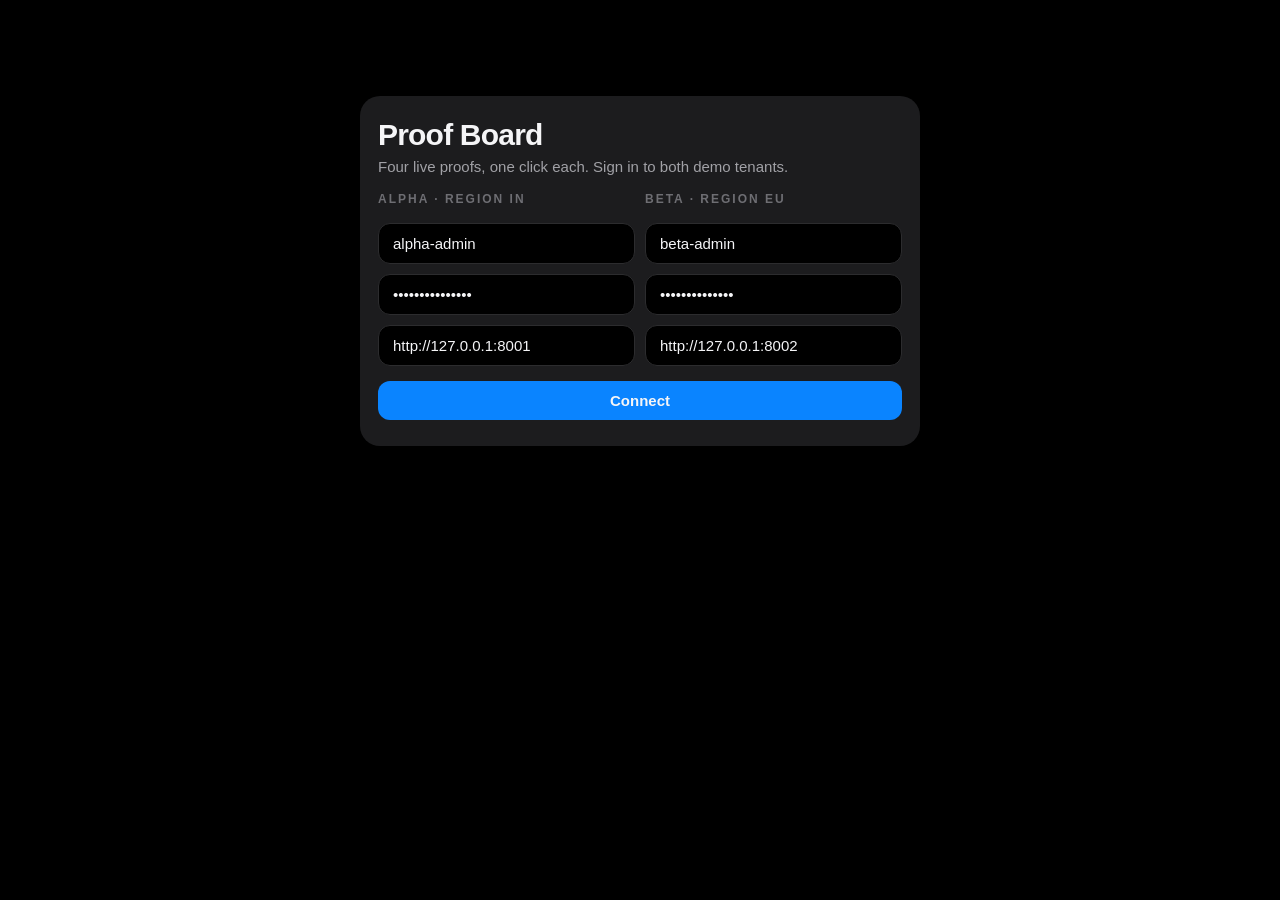
==== platform/saas/ui/demo.html @ 685e4c11 "feat(demo): Proof Board with four live proofs, calm feed, collector evidence, baseline rebuild - saa" ====
<!doctype html><html lang="en"><head><meta charset="utf-8"><meta name="viewport" content="width=device-width,initial-scale=1">
<title>Proof Board · CICADA</title>
<style>
:root{--bg:#000;--card:#1c1c1e;--line:#2c2c2e;--t:#f5f5f7;--g:#a1a1a6;--g2:#6e6e73;--blue:#0a84ff;--green:#30d158;--orange:#ff9f0a;--red:#ff453a;--teal:#64d2ff}
*{box-sizing:border-box}body{margin:0;background:var(--bg);color:var(--t);font:15px/1.4 -apple-system,BlinkMacSystemFont,"SF Pro Text","Segoe UI",Arial,sans-serif;padding:24px 32px 48px;max-width:1500px;margin:auto}
h1{font-size:30px;letter-spacing:-.8px;margin:0}h2{font-size:12px;letter-spacing:2px;color:var(--g2);margin:0 0 10px;font-weight:700}h3{margin:0;font-size:19px;letter-spacing:-.3px}
.sub{color:var(--g)}.small{color:var(--g);font-size:13px}.mono{font-family:ui-monospace,Menlo,Consolas,monospace}.card{background:var(--card);border-radius:20px;padding:18px;min-width:0}
.top{display:flex;align-items:center;gap:14px;margin-bottom:16px;flex-wrap:wrap}.sp{flex:1}.pill{display:inline-block;padding:3px 10px;border-radius:99px;font-size:12px;font-weight:700;color:#000;background:var(--g2)}
.pass{background:var(--green)}.fail{background:var(--red);color:#fff}.run{background:var(--orange)}.idle{background:var(--line);color:var(--g)}
button,input{font:inherit;border-radius:12px;border:1px solid var(--line);background:#000;color:var(--t);padding:9px 14px}button{background:var(--blue);border:0;cursor:pointer;font-weight:600}button:disabled{opacity:.4;cursor:default}button.sec{background:var(--line)}
#login{max-width:560px;margin:8vh auto}#login input{width:100%;margin:5px 0}.row2{display:grid;grid-template-columns:1fr 1fr;gap:10px}
#trust{display:grid;grid-template-columns:repeat(6,1fr);gap:10px;margin-bottom:14px}.tile{background:var(--card);border-radius:16px;padding:12px 14px}.tile b{display:block;font-size:24px;letter-spacing:-.8px}.tile span{font-size:11px;color:var(--g2);letter-spacing:1px;font-weight:700}
.grid{display:grid;grid-template-columns:1fr 1fr;gap:14px}.head{display:flex;gap:10px;align-items:center;margin-bottom:6px}.num{width:30px;height:30px;border-radius:50%;background:var(--blue);display:grid;place-items:center;font-weight:800;flex:none}
ol.steps{list-style:none;margin:10px 0;padding:0}ol.steps li{display:flex;gap:8px;padding:5px 0;border-top:1px solid var(--line);font-size:14px}.ic{width:18px;font-style:normal;font-weight:800;flex:none}li.ok .ic{color:var(--green)}li.bad .ic{color:var(--red)}li.run .ic{color:var(--orange)}li .dt{margin-left:auto;text-align:right;max-width:55%}
.ev{margin-top:8px}.cols{display:grid;grid-template-columns:1fr 1fr;gap:8px}.box{border-radius:12px;padding:9px 10px;font:11px/1.45 ui-monospace,Menlo,monospace;white-space:pre-wrap;word-break:break-all;max-height:230px;overflow:auto}
.rawb{background:#2a1218;border:1px solid var(--red)}.outb{background:#0e2418;border:1px solid var(--green)}.sec{background:var(--red);color:#fff;border-radius:3px;padding:0 2px;font-weight:800}
.tl{font:12px/1.6 ui-monospace,Menlo,monospace}.tl div{border-top:1px solid var(--line);padding:2px 0}.bar{height:7px;border-radius:4px;background:var(--line);overflow:hidden}.bar i{display:block;height:100%;background:var(--green)}
table{width:100%;border-collapse:collapse}td,th{padding:5px 6px;text-align:left;border-top:1px solid var(--line);font-size:12.5px}th{color:var(--g2);font-size:10.5px;letter-spacing:1px;border:0}
details{margin-top:8px;color:var(--g);font-size:13px}summary{cursor:pointer;color:var(--g2)}.ok{color:var(--green)}.bad{color:var(--red)}.warn{color:var(--orange)}
#sum{font-weight:800;font-size:15px}kbd{background:var(--line);border-radius:5px;padding:1px 6px;font-size:12px}
@media (max-width:1100px){.grid{grid-template-columns:1fr}#trust{grid-template-columns:repeat(3,1fr)}}
</style></head><body>

<div id="login" class="card"><h1>Proof Board</h1><div class="sub" style="margin-bottom:14px">Four live proofs, one click each. Sign in to both demo tenants.</div>
<div class="row2"><div><h2>ALPHA · REGION IN</h2><input id="au" value="alpha-admin"><input id="ap" type="password" value="alpha-demo-pass"><input id="ac" value="http://127.0.0.1:8001" title="alpha collector"></div>
<div><h2>BETA · REGION EU</h2><input id="bu" value="beta-admin"><input id="bp" type="password" value="beta-demo-pass"><input id="bc" value="http://127.0.0.1:8002" title="beta collector"></div></div>
<button id="go" style="width:100%;margin-top:10px">Connect</button><div id="err" class="bad small" style="margin-top:8px"></div></div>

<div id="board" hidden>
<div class="top"><h1>Proof Board</h1><span class="sub" id="who"></span><span class="sp"></span><span class="small mono" id="clock">0:00</span>
<span id="sum" class="mono">0/4</span><button id="all" title="R">Run all proofs <kbd>R</kbd></button><button id="rst" class="sec">Reset</button></div>
<div id="trust"></div>
<div class="grid" id="cards"></div>
<div class="small" style="margin-top:14px">Synthetic data: the healthy feed and every fault are generated locally and labelled as such. Remediation is a simulation; nothing real is touched. Keys <kbd>1</kbd>–<kbd>4</kbd> run a single proof.</div>
</div>

<script>
const $=id=>document.getElementById(id),esc=s=>String(s??"").replace(/[&<>"]/g,c=>({"&":"&amp;","<":"&lt;",">":"&gt;",'"':"&quot;"}[c])),sleep=ms=>new Promise(r=>setTimeout(r,ms));
const S={a:{},b:{}};let T0=null;
async function saas(s,path,method="GET",body){const r=await fetch(path,{method,headers:{"Content-Type":"application/json",Authorization:"Bearer "+s.tok},body:body===undefined?undefined:JSON.stringify(body)});let j=null;try{j=await r.json()}catch(e){}return{status:r.status,ok:r.ok,j}}
async function col(s,path,method="GET"){const r=await fetch(s.col+path,{method,headers:method==="GET"?{}:{"X-Chaos":"1"}});if(!r.ok)throw new Error("collector "+path.split("?")[0]+" returned "+r.status);return r.json()}
async function login(s,u,p){const r=await fetch("/api/login",{method:"POST",headers:{"Content-Type":"application/json"},body:JSON.stringify({username:u,password:p})});const j=await r.json();if(!r.ok)throw new Error(j.detail||"login failed");Object.assign(s,{tok:j.token,tenant:j.tenant_id,region:j.region,user:j.username,role:j.role})}

const DEFS=[
 {id:1,t:"A secret never leaves the customer network",say:"We inject a log line with three fake credentials. The raw line stays in the collector. What crosses the wire is a schema allow-list, and the SaaS holds exactly those bytes: same SHA-256.",fb:"If the SaaS step times out: open the collector panel (port 8001) and show raw next to outbound; the credentials only appear on the raw side."},
 {id:2,t:"A network cut loses nothing",say:"We cut the network for 40 seconds. The SaaS honestly marks the nodes stale, the collector keeps buffering to disk, and when the link returns every payload arrives once. The ledger is compared id by id and hash by hash.",fb:"Takes about 70 s. Talk through the timeline while it runs. If it fails, run python3 tools/verify_delivery.py for the same exact comparison."},
 {id:3,t:"AIOps names the root cause and proposes a safe fix",say:"A database CPU spike and application latency arrive together. The detector uses each node's own baseline (z-score), correlates alerts through the dependency map, ranks the root with explained weights, and proposes a fix the twin predicts will help. Approval is human; execution is simulated.",fb:"If no incident appears: press Prime baselines in the tile above, then run again. Remember the first proof run needs warm detectors."},
 {id:4,t:"Tenants and regions are isolated, and tampering is refused",say:"Beta (EU) is signed in next to alpha (IN). Beta asking for alpha's payload, node or incident gets the same answer as for something that does not exist. A payload claiming another tenant, or an edited copy of a delivered one, is rejected by the SaaS.",fb:"If a rejection step shows nothing sent yet, run proof 1 first so the collector has a delivered payload to copy."}
];
$("cards").innerHTML=DEFS.map(d=>`<div class="card" id="p${d.id}"><div class="head"><span class="num">${d.id}</span><h3>${d.t}</h3><span class="sp"></span><span class="pill idle v">READY</span><button class="b" data-n="${d.id}">Run</button></div>
<ol class="steps"></ol><div class="ev"></div><details><summary>Say this · if it fails</summary><p>${esc(d.say)}</p><p class="warn">${esc(d.fb)}</p></details></div>`).join("");

function C(n){const c=$("p"+n),st=c.querySelector(".steps"),ev=c.querySelector(".ev"),v=c.querySelector(".v");return{
 reset(){st.innerHTML="";ev.innerHTML="";v.className="pill idle v";v.textContent="READY"},
 running(){v.className="pill run v";v.textContent="RUNNING"},
 step(t){const li=document.createElement("li");li.className="run";li.innerHTML=`<i class="ic">…</i><span>${esc(t)}</span><span class="dt small"></span>`;st.appendChild(li);const set=(k,i,d)=>{li.className=k;li.querySelector(".ic").textContent=i;if(d!==undefined)li.querySelector(".dt").textContent=d};
  return{ok:d=>set("ok","✓",d),fail:d=>set("bad","✗",d),info:d=>{li.querySelector(".dt").textContent=d}}},
 ev(h){ev.innerHTML=h},evEl:ev,
 verdict(p,t){v.className="pill "+(p?"pass":"fail")+" v";v.textContent=p?"PROOF HOLDS":"FAILED";if(t)this.step(t).fail("")}}}

const bar=(v,c)=>`<div class="bar"><i style="width:${Math.round(Math.min(1,Math.max(0,v))*100)}%;background:${c||"var(--green)"}"></i></div>`;
const SECRETS=["Hunter2","ghp_FAKEFAKEFAKE1234","sk-proj-9988221100"],RAWLINE="deploy password=Hunter2 token=ghp_FAKEFAKEFAKE1234 api_key=sk-proj-9988221100";

async function p1(c){
 let s=c.step("Inject a log line with 3 fake credentials into the alpha collector");
 const r=await col(S.a,"/api/chaos/scenario/secret","POST");
 s.ok(`seen locally ${r.secrets_seen_locally} · payloads ${r.payloads_emitted}`);
 const e=(r.evidence||[]).find(x=>x.outbound);if(!e){c.verdict(false,"collector returned no outbound evidence");return false}
 s=c.step("Scan the exact outbound JSON for each credential");const txt=JSON.stringify(e.outbound),leaks=SECRETS.filter(x=>txt.includes(x));
 leaks.length?s.fail("LEAK: "+leaks.join(", ")):s.ok(`0 of 3 present in ${txt.length} bytes`);
 const raw=esc(RAWLINE).replace(/Hunter2|ghp_FAKEFAKEFAKE1234|sk-proj-9988221100/g,m=>`<span class="sec">${m}</span>`);
 c.ev(`<div class="cols"><div><div class="small bad">RAW · collector only</div><div class="box rawb">${raw}</div></div><div><div class="small ok">OUTBOUND · what crossed the wire</div><div class="box outb">${esc(JSON.stringify(e.outbound,null,1))}</div></div></div>`);
 s=c.step("Ask the SaaS for that payload and compare SHA-256");let l=null;
 for(let i=0;i<14&&!(l&&l.complete);i++){await sleep(1000);const q=await saas(S.a,"/api/tracker/payload/"+e.payload_id);l=q.ok?q.j:null}
 const same=!!l&&l.sha256===e.sha256;same?s.ok(`identical ${e.sha256.slice(0,16)}… · `+((l.hops||[]).map(h=>h.ms+"ms").join(" → "))):s.fail(l?"hash differs":"SaaS never received it");
 return !leaks.length&&same&&r.secrets_seen_locally>=1}

async function p2(c){
 let s=c.step("Cut the alpha collector's network for 40 s");const t0=Date.now();await col(S.a,"/api/chaos/scenario/outage?seconds=40","POST");s.ok("outage started");
 const tl=[];const log=(t,x)=>{tl.push(`<div>+${String(t).padStart(2," ")} s  ${esc(x)}</div>`);c.ev(`<div class="tl">${tl.join("")}</div>`)};
 let off=null,poor=null,back=null,peak=0;const live=c.step("Watching both sides every second");
 while(Date.now()-t0<115000){await sleep(1000);const t=Math.round((Date.now()-t0)/1000),cs=await col(S.a,"/api/chaos/status");peak=Math.max(peak,cs.queue_depth);
  if(!off&&cs.mode==="OFFLINE"){off=t;log(t,"collector OFFLINE · buffering to the local outbox")}
  const f=(await saas(S.a,"/api/fleet")).j,bad=f&&f.nodes.some(n=>n.stale||n.state==="POOR");
  if(!poor&&bad){poor=t;log(t,"SaaS marks the nodes stale / POOR (30 s silence rule)")}
  live.info(`queue ${cs.queue_depth} · ${cs.mode}`);
  if(off&&cs.mode==="ONLINE"&&cs.outage_remaining_s===0&&cs.queue_depth===0){back=t;log(t,`link back · outbox drained (peak ${peak} queued)`);break}}
 live.ok(back?`recovered at +${back} s`:"did not recover in time");if(!back)return false;
 let s2=c.step("Compare the collector's ledger with the SaaS store, id by id and hash by hash");
 await sleep(1500);const led=await col(S.a,"/api/chaos/ledger"),rec=(await saas(S.a,"/api/tracker/reconcile","POST",{sent:led})).j;
 rec&&rec.ok&&!rec.duplicate_claims?s2.ok(`${rec.claimed} delivered · missing ${rec.missing_count} · hash mismatch ${rec.hash_mismatch_count} · duplicates ${rec.duplicates_stored}`):s2.fail(JSON.stringify(rec).slice(0,90));
 log(back,`ledger reconciled: ${rec.claimed} sent, ${rec.missing_count} missing, ${rec.hash_mismatch_count} mismatched`);
 return !!poor&&peak>0&&!!rec&&rec.ok&&rec.missing_count===0&&rec.claimed>0}

let FIX=null;
async function warmCheck(){const f=(await saas(S.a,"/api/fleet")).j;if(!f||!f.nodes.length)return{n:0,warm:false};const b=(await saas(S.a,"/api/aiops/baselines/"+f.nodes[0].node)).j;return{n:b?b.cpu.n:0,warm:!!(b&&b.cpu.warm)}}
async function prime(){await col(S.a,"/api/chaos/scenario/prime?ticks=40","POST");await sleep(5000);await saas(S.a,"/api/aiops/baselines/rebuild","POST");for(let i=0;i<14;i++){await sleep(1000);if((await warmCheck()).warm)return true}return false}
async function p3(c){
 FIX=null;let s=c.step("Detectors need a warm baseline");let w=await warmCheck();
 if(!w.warm){s.info("priming with 40 calm samples…");if(!await prime()){s.fail("baselines not warm");return false}}s.ok("warm");
 s=c.step("Wait for a calm fleet (no open incident from earlier runs)");let calm=false;
 for(let i=0;i<45&&!calm;i++){const l=(await saas(S.a,"/api/incidents?limit=20")).j||[];calm=!l.some(x=>x.status==="open");if(!calm)await sleep(1000)}calm?s.ok("calm"):s.fail("an earlier incident is still open");
 const t0=Date.now()/1000;s=c.step("Inject a DB CPU spike with app-01 latency (6 ticks)");const r=await col(S.a,"/api/chaos/scenario/incident?ticks=6","POST");s.ok(`${r.payloads_emitted} payloads`);
 s=c.step("Wait for the incident and its root cause");let inc=null;
 for(let i=0;i<30&&!inc;i++){await sleep(1000);const l=(await saas(S.a,"/api/incidents?limit=10")).j||[];inc=l.find(x=>x.status==="open"&&x.root_label==="db-01"&&x.last_ts>=t0-60)||null}
 if(!inc){s.fail("no incident opened");return false}
 let d=(await saas(S.a,"/api/incidents/"+inc.id)).j;s.ok(`${d.ref}: ${d.root_label} · ${Math.round(d.confidence*100)}% · ${((Date.now()/1000)-t0).toFixed(1)} s`);
 s=c.step("Show the evidence: z-scores against each node's own baseline");const an=((await saas(S.a,"/api/aiops/anomalies?state=open&limit=30")).j||[]).filter(a=>a.detected_ts>=t0-60).sort((x,y)=>Math.abs(y.z)-Math.abs(x.z)).slice(0,6);
 an.length?s.ok(`${an.length} anomalies · max |z| ${Math.abs(an[0].z).toFixed(1)}`):s.fail("none");
 s=c.step("Wait for a drafted fix and its digital-twin prediction");let rem=null;
 for(let i=0;i<16&&!rem;i++){d=(await saas(S.a,"/api/incidents/"+inc.id)).j;rem=(d.remediations||[]).find(x=>x.status==="pending_approval"&&x.reversible)||null;if(!rem)await sleep(1000)}
 const rec=(d.recommendations||[])[0];rem?s.ok(`${rem.action||"fix"} · ${rem.risk||""} risk`):s.fail("none drafted (policy cooldown after a recent approval?)");
 const f=(d.explanation.factors||[]).map(x=>`<tr><td>${esc(x.name)}</td><td style="width:40%">${bar(x.value)}</td><td class="mono">${x.contribution.toFixed(2)}</td><td class="small">${esc(x.note)}</td></tr>`).join("");
 const chain=(d.explanation.chain||[]).map(x=>`<b>${esc(x.label)}</b>${x.role==="root"?' <span class="pill fail">ROOT</span>':""}`).join(' &nbsp;←&nbsp; ');
 c.ev(`<div class="small">${esc(d.summary)}</div><div style="margin:6px 0">${chain}</div><table><tr><th>FACTOR</th><th></th><th>PTS</th><th></th></tr>${f}</table>
  <table style="margin-top:6px"><tr><th>NODE</th><th>METRIC</th><th>VALUE</th><th>BASELINE</th><th>z</th></tr>${an.map(a=>`<tr><td>${esc(a.label)}</td><td>${esc(a.metric_label||a.metric)}</td><td class="mono">${a.value}</td><td class="mono">${(+a.mean).toFixed(1)} ± ${(+a.sigma).toFixed(1)}</td><td class="mono bad">${(+a.z).toFixed(1)}</td></tr>`).join("")}</table>
  <div style="margin-top:8px">${rec?`<b>${esc(rec.title)}</b> <span class="small">risk ${esc(rec.risk)} · confidence ${Math.round(rec.confidence*100)}% · twin predicts <b class="ok">${esc(rec.predicted&&rec.predicted.state||"")}</b> (an estimate)</span>`:""}</div>
  <div style="margin-top:8px"><button id="fxa" ${rem?"":"disabled"}>Approve (simulated)</button> <button id="fxr" class="sec" disabled>Roll back</button> <span id="fxs" class="small"></span></div>`);
 FIX=rem;$("fxa").onclick=async()=>{const q=await saas(S.a,`/api/remediation/${rem.id}/approve`,"POST",{});$("fxs").textContent=q.ok?`${q.j.status} — SIMULATION, nothing real was touched`:"refused: "+(q.j&&q.j.detail);$("fxr").disabled=!q.ok;$("fxa").disabled=true};
 $("fxr").onclick=async()=>{const q=await saas(S.a,`/api/remediation/${rem.id}/rollback`,"POST",{});$("fxs").textContent=q.ok?q.j.status:"refused: "+(q.j&&q.j.detail);$("fxr").disabled=true};
 return d.root_label==="db-01"&&(d.explanation.factors||[]).length>0&&an.some(a=>Math.abs(a.z)>=3)&&!!rec}

async function p4(c){
 let s=c.step("Both tenants sign in; each sees only its own nodes");const [fa,fb]=await Promise.all([saas(S.a,"/api/fleet"),saas(S.b,"/api/fleet")]);
 const na=new Set(fa.j.nodes.map(n=>n.node)),nb=new Set(fb.j.nodes.map(n=>n.node)),shared=[...na].filter(x=>nb.has(x));
 !shared.length&&na.size&&nb.size?s.ok(`alpha ${na.size} nodes (${S.a.region.toUpperCase()}) · beta ${nb.size} nodes (${S.b.region.toUpperCase()}) · shared 0`):s.fail("overlap or empty");
 s=c.step("Beta asks for alpha's payload, node history and incident");const rp=(await saas(S.a,"/api/tracker/recent?limit=1")).j[0],ri=((await saas(S.a,"/api/incidents?limit=1")).j||[])[0],ghost=await saas(S.b,"/api/tracker/payload/00000000-0000-4000-8000-000000000000");
 const q=[await saas(S.b,"/api/tracker/payload/"+rp.payload_id),await saas(S.b,"/api/nodes/"+[...na][0]+"/history")];if(ri)q.push(await saas(S.b,"/api/incidents/"+ri.id));
 const none=x=>x.status===404||(x.ok&&Array.isArray(x.j)&&!x.j.length),alike=q.every(none)&&ghost.status===404;
 const lab=x=>x.status===404?"404":(none(x)?"0 rows":"LEAK "+x.status);
 alike?s.ok(`${q.map(lab).join(" · ")} · payloads answer 404, as for one that never existed`):s.fail(q.map(lab).join(" · "));
 const rj=x=>((x.saas_response||{}).rejected||[])[0],refuse=async(label,kind,why)=>{const st=c.step(label),x=await col(S.a,"/api/chaos/scenario/corrupt?kind="+kind,"POST"),r=rj(x),ok=!!r&&r.reason.startsWith(why);ok?st.ok("refused · "+r.reason.slice(0,60)):st.fail(JSON.stringify(x).slice(0,80));return ok};
 const ra=await refuse("Alpha sends a payload that claims another tenant","tenant","tenant_mismatch"),rb=await refuse("Alpha sends an edited copy of a delivered payload","tamper","payload_id_conflict"),rc=await refuse("Alpha adds a field outside the allow-list","extra","schema");
 c.ev(`<table><tr><th></th><th>TENANT</th><th>REGION</th><th>STORE</th></tr><tr><td>alpha</td><td class="mono">${esc(S.a.tenant)}</td><td>${S.a.region.toUpperCase()}</td><td class="mono">saas_${S.a.region}.db</td></tr><tr><td>beta</td><td class="mono">${esc(S.b.tenant)}</td><td>${S.b.region.toUpperCase()}</td><td class="mono">saas_${S.b.region}.db</td></tr></table>`);
 return !shared.length&&alike&&ra&&rb&&rc}

const PROOF={1:p1,2:p2,3:p3,4:p4},BUSY={},RESULT={};
async function run(n){if(BUSY[n])return RESULT[n];BUSY[n]=true;if(!T0)T0=Date.now();const c=C(n),btn=document.querySelector(`#p${n} .b`);c.reset();c.running();btn.disabled=true;
 try{RESULT[n]=!!await PROOF[n](c)}catch(e){RESULT[n]=false;c.step("Error").fail(e.message)}
 const v=$("p"+n).querySelector(".v");v.className="pill "+(RESULT[n]?"pass":"fail")+" v";v.textContent=RESULT[n]?"PROOF HOLDS":"FAILED";btn.disabled=false;BUSY[n]=false;sum();return RESULT[n]}
function sum(){const k=Object.values(RESULT).filter(Boolean).length;$("sum").textContent=k+"/4";$("sum").className="mono "+(k===4?"ok":"")}
async function all(){$("all").disabled=true;for(const n of [1,3,4,2])await run(n);$("all").disabled=false}
document.querySelectorAll(".b").forEach(b=>b.onclick=()=>run(+b.dataset.n));$("all").onclick=all;
$("rst").onclick=()=>{T0=null;for(const n of [1,2,3,4]){C(n).reset();delete RESULT[n]}sum()};
document.addEventListener("keydown",e=>{if(e.target.tagName==="INPUT"||e.metaKey||e.ctrlKey)return;if("1234".includes(e.key)&&e.key)run(+e.key);if(e.key==="r"||e.key==="R")all()});

let lastAudit=0,aud=null;
async function trust(){try{const [t,f,al,sm]=await Promise.all([saas(S.a,"/api/tracker?window_s=600"),saas(S.a,"/api/fleet"),saas(S.a,"/api/alerts/summary"),saas(S.a,"/api/aiops/summary")]);
 if(Date.now()-lastAudit>8000){lastAudit=Date.now();aud=(await saas(S.a,"/api/audit/verify")).j}const w=await warmCheck(),tk=t.j,fl=f.j,fu=tk.funnel,p95=tk.target.measured_p95_s;
 const tile=(k,v,sub,cls)=>`<div class="tile"><span>${k}</span><b class="${cls||""}">${v}</b><div class="small">${sub}</div></div>`;
 $("trust").innerHTML=tile("EVENT → DASHBOARD p95",p95==null?"–":p95+" s",`target ${tk.target.p95_s} s · measured over ${tk.hops.event_to_published.n}`,tk.target.met?"ok":"bad")
  +tile("DELIVERED",fu.published,`received ${fu.received} · stored ${fu.stored} · stuck ${tk.stuck}`,tk.stuck?"warn":"ok")
  +tile("AUDIT CHAIN",aud&&aud.ok?"verified":"BROKEN",aud?`${aud.rows} entries, hash-chained`:"…",aud&&aud.ok?"ok":"bad")
  +tile("FLEET",fl.overall,`collector ${fl.collector?(fl.collector.offline?"OFFLINE":"online · silent "+fl.collector.silent_s+" s"):"–"}`,fl.overall==="EXCELLENT"||fl.overall==="GOOD"?"ok":"warn")
  +tile("ALERT NOISE",al.j.noise_reduction_pct==null?"–":Math.round(al.j.noise_reduction_pct)+"%",`${al.j.alerts_shown} shown · ${al.j.folded_repeats} folded`)
  +tile("DETECTORS",w.warm?"warm":"cold",`${w.n}/30 samples · <a href="#" id="pr" style="color:var(--blue)">prime</a>`,w.warm?"ok":"warn");
 const pr=$("pr");if(pr)pr.onclick=async e=>{e.preventDefault();pr.textContent="priming…";await prime()}}catch(e){}}
setInterval(()=>{if(T0){const s=Math.floor((Date.now()-T0)/1000);$("clock").textContent=Math.floor(s/60)+":"+String(s%60).padStart(2,"0")}},500);

$("go").onclick=async()=>{$("err").textContent="";try{S.a.col=$("ac").value.replace(/\/$/,"");S.b.col=$("bc").value.replace(/\/$/,"");
 await login(S.a,$("au").value,$("ap").value);await login(S.b,$("bu").value,$("bp").value);
 if(S.a.role!=="admin"||S.b.role!=="admin")throw new Error("both logins must be admins");
 $("login").hidden=true;$("board").hidden=false;$("who").textContent=`alpha ${S.a.region.toUpperCase()} · beta ${S.b.region.toUpperCase()}`;trust();setInterval(trust,2500)}catch(e){$("err").textContent=e.message}};
</script></body></html>
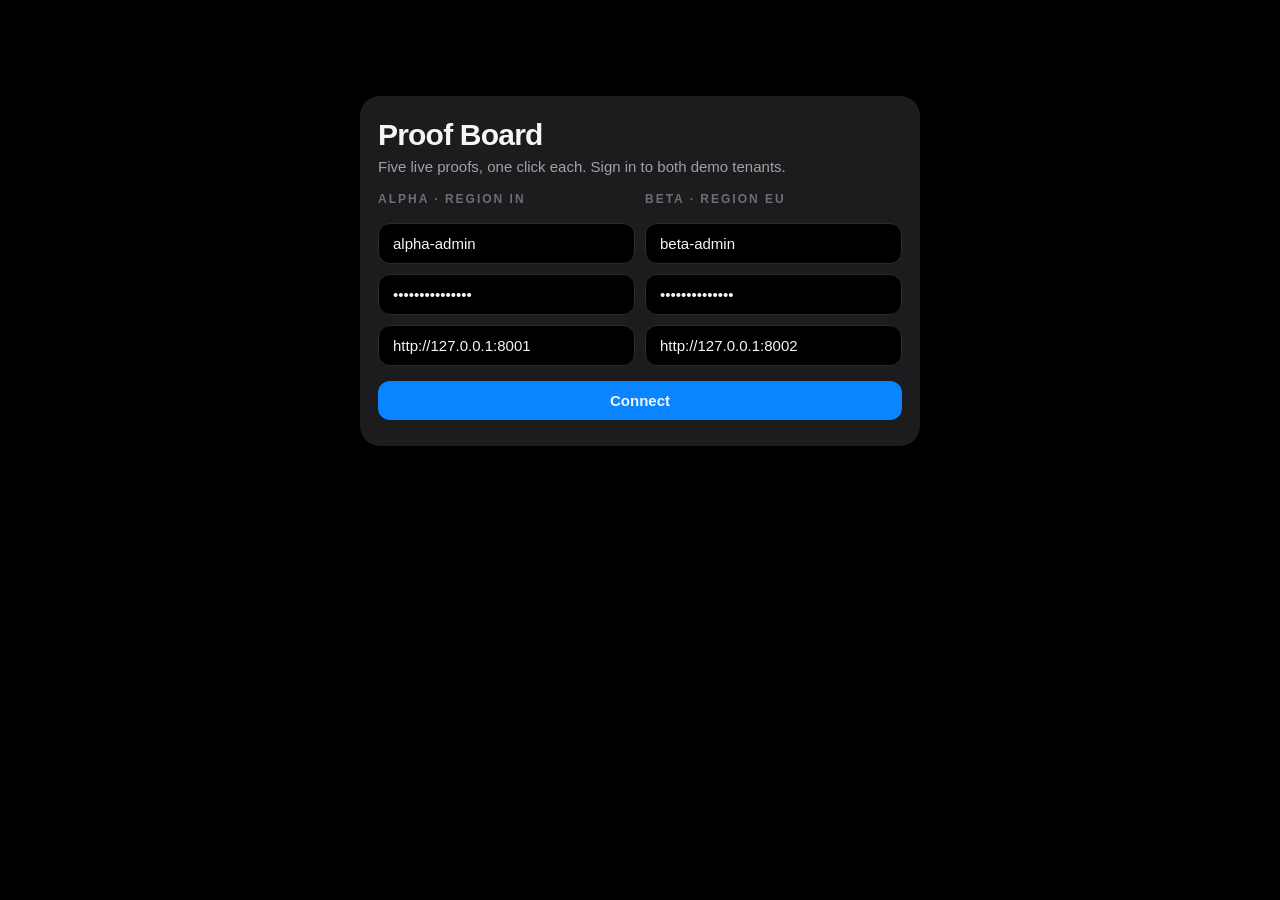
==== commit 3db16cd4: "feat(demo): proof 5, dependencies learned from telemetry New cascade scenario (net-01, then db-01 +5" ====
--- a/platform/saas/ui/demo.html
+++ b/platform/saas/ui/demo.html
@@ -21,17 +21,17 @@
 @media (max-width:1100px){.grid{grid-template-columns:1fr}#trust{grid-template-columns:repeat(3,1fr)}}
 </style></head><body>
 
-<div id="login" class="card"><h1>Proof Board</h1><div class="sub" style="margin-bottom:14px">Four live proofs, one click each. Sign in to both demo tenants.</div>
+<div id="login" class="card"><h1>Proof Board</h1><div class="sub" style="margin-bottom:14px">Five live proofs, one click each. Sign in to both demo tenants.</div>
 <div class="row2"><div><h2>ALPHA · REGION IN</h2><input id="au" value="alpha-admin"><input id="ap" type="password" value="alpha-demo-pass"><input id="ac" value="http://127.0.0.1:8001" title="alpha collector"></div>
 <div><h2>BETA · REGION EU</h2><input id="bu" value="beta-admin"><input id="bp" type="password" value="beta-demo-pass"><input id="bc" value="http://127.0.0.1:8002" title="beta collector"></div></div>
 <button id="go" style="width:100%;margin-top:10px">Connect</button><div id="err" class="bad small" style="margin-top:8px"></div></div>
 
 <div id="board" hidden>
 <div class="top"><h1>Proof Board</h1><span class="sub" id="who"></span><span class="sp"></span><span class="small mono" id="clock">0:00</span>
-<span id="sum" class="mono">0/4</span><button id="all" title="R">Run all proofs <kbd>R</kbd></button><button id="rst" class="sec">Reset</button></div>
+<span id="sum" class="mono">0/5</span><button id="all" title="R">Run all proofs <kbd>R</kbd></button><button id="rst" class="sec">Reset</button></div>
 <div id="trust"></div>
 <div class="grid" id="cards"></div>
-<div class="small" style="margin-top:14px">Synthetic data: the healthy feed and every fault are generated locally and labelled as such. Remediation is a simulation; nothing real is touched. Keys <kbd>1</kbd>–<kbd>4</kbd> run a single proof.</div>
+<div class="small" style="margin-top:14px">Synthetic data: the healthy feed and every fault are generated locally and labelled as such. Remediation is a simulation; nothing real is touched. Keys <kbd>1</kbd>–<kbd>5</kbd> run a single proof.</div>
 </div>
 
 <script>
@@ -46,6 +46,7 @@
  {id:2,t:"A network cut loses nothing",say:"We cut the network for 40 seconds. The SaaS honestly marks the nodes stale, the collector keeps buffering to disk, and when the link returns every payload arrives once. The ledger is compared id by id and hash by hash.",fb:"Takes about 70 s. Talk through the timeline while it runs. If it fails, run python3 tools/verify_delivery.py for the same exact comparison."},
  {id:3,t:"AIOps names the root cause and proposes a safe fix",say:"A database CPU spike and application latency arrive together. The detector uses each node's own baseline (z-score), correlates alerts through the dependency map, ranks the root with explained weights, and proposes a fix the twin predicts will help. Approval is human; execution is simulated.",fb:"If no incident appears: press Prime baselines in the tile above, then run again. Remember the first proof run needs warm detectors."},
  {id:4,t:"Tenants and regions are isolated, and tampering is refused",say:"Beta (EU) is signed in next to alpha (IN). Beta asking for alpha's payload, node or incident gets the same answer as for something that does not exist. A payload claiming another tenant, or an edited copy of a delivered one, is rejected by the SaaS.",fb:"If a rejection step shows nothing sent yet, run proof 1 first so the collector has a delivered payload to copy."}
+ ,{id:5,t:"Dependencies are learned from telemetry, and a human approves them",say:"Nobody tells the platform how the nodes depend on each other. It looks at which node deviates first, failure after failure, and tests whether that order could be chance. We inject six cascades with the declared map out of the loop: it rediscovers app depends on db depends on net, with the evidence for each edge. A suggestion changes nothing until an admin accepts it.",fb:"If an edge is missing, press 5 again (the SaaS needs the history delivered first). Nodes that start at the same moment are listed as undirected: the platform will not guess an order."}
 ];
 $("cards").innerHTML=DEFS.map(d=>`<div class="card" id="p${d.id}"><div class="head"><span class="num">${d.id}</span><h3>${d.t}</h3><span class="sp"></span><span class="pill idle v">READY</span><button class="b" data-n="${d.id}">Run</button></div>
 <ol class="steps"></ol><div class="ev"></div><details><summary>Say this · if it fails</summary><p>${esc(d.say)}</p><p class="warn">${esc(d.fb)}</p></details></div>`).join("");
@@ -134,15 +135,29 @@
  c.ev(`<table><tr><th></th><th>TENANT</th><th>REGION</th><th>STORE</th></tr><tr><td>alpha</td><td class="mono">${esc(S.a.tenant)}</td><td>${S.a.region.toUpperCase()}</td><td class="mono">saas_${S.a.region}.db</td></tr><tr><td>beta</td><td class="mono">${esc(S.b.tenant)}</td><td>${S.b.region.toUpperCase()}</td><td class="mono">saas_${S.b.region}.db</td></tr></table>`);
  return !shared.length&&alike&&ra&&rb&&rc}
 
-const PROOF={1:p1,2:p2,3:p3,4:p4},BUSY={},RESULT={};
+async function p5(c){
+ let s=c.step("Inject 6 back-dated failures: net-01 degrades first, db-01 5 s later, app-01 10 s later");
+ const x=await col(S.a,"/api/chaos/scenario/cascade?ticks=6","POST");s.ok(`${x.payloads_emitted} payloads emitted · the declared map is not consulted`);
+ s=c.step("The SaaS learns the order of failures from its stored telemetry");let r=null;const found=r=>r&&r.declared.length&&r.declared.every(d=>d.seen);
+ const tot=r=>r?Object.values(r.episodes).reduce((a,b)=>a+b,0):0;let prev=-1,same=0;
+ for(let i=0;i<40;i++){await sleep(i?2000:500);r=(await saas(S.a,"/api/aiops/topology/learned")).j;const t=tot(r);if(found(r)&&(t>=18||(t===prev&&++same>=2)))break;prev=t}
+ const ok=!!found(r);ok?s.ok(`${r.edges.length} edges from ${Object.values(r.episodes).reduce((a,b)=>a+b,0)} failure episodes`):s.fail("history not delivered yet");
+ if(!r)return false;
+ s=c.step("Every declared dependency is rediscovered, none contradicted");const bad=r.edges.filter(e=>e.status==="contradicts"),conf=r.edges.filter(e=>e.status==="confirmed");
+ ok&&!bad.length?s.ok(`${conf.length} confirmed · ${r.edges.filter(e=>e.status==="new").length} new · ${bad.length} contradicting`):s.fail(bad.length?"contradicts: "+bad.map(e=>e.up_label+"→"+e.dep_label).join(", "):"missing");
+ s=c.step("Direction is only claimed when it can be defended");const und=r.undirected.filter(u=>u.ties);s.ok(`${und.length?und.map(u=>u.labels.join(" & ")).join(", ")+" start together: listed, no direction guessed · ":""}${r.indirect.length} skip-level edge(s) dropped as explained by the chain`);
+ c.ev(`<table><tr><th>UPSTREAM</th><th></th><th>DEPENDENT</th><th>ORDERED</th><th>P</th><th>LIFT</th><th>LAG</th><th>VS MAP</th><th>DECISION</th></tr>${r.edges.map(e=>`<tr><td>${esc(e.up_label)}</td><td class="arr">→</td><td>${esc(e.dep_label)}</td><td class="mono">${e.forward}/${e.support}</td><td class="mono">${e.p}</td><td class="mono">${e.lift??"–"}×</td><td class="mono">${e.lag_s??"–"} s</td><td>${e.status}</td><td>${e.decision||"suggested"}</td></tr>`).join("")}</table><div class="small" style="margin-top:6px">P: chance that failures would line up in this order by luck (sign test). LIFT: how much more often they co-occur than two unrelated nodes would. Only an admin-accepted edge changes root-cause analysis.</div>`);
+ return ok&&!bad.length&&conf.length>0}
+
+const PROOF={1:p1,2:p2,3:p3,4:p4,5:p5},BUSY={},RESULT={};
 async function run(n){if(BUSY[n])return RESULT[n];BUSY[n]=true;if(!T0)T0=Date.now();const c=C(n),btn=document.querySelector(`#p${n} .b`);c.reset();c.running();btn.disabled=true;
  try{RESULT[n]=!!await PROOF[n](c)}catch(e){RESULT[n]=false;c.step("Error").fail(e.message)}
  const v=$("p"+n).querySelector(".v");v.className="pill "+(RESULT[n]?"pass":"fail")+" v";v.textContent=RESULT[n]?"PROOF HOLDS":"FAILED";btn.disabled=false;BUSY[n]=false;sum();return RESULT[n]}
-function sum(){const k=Object.values(RESULT).filter(Boolean).length;$("sum").textContent=k+"/4";$("sum").className="mono "+(k===4?"ok":"")}
-async function all(){$("all").disabled=true;for(const n of [1,3,4,2])await run(n);$("all").disabled=false}
+function sum(){const k=Object.values(RESULT).filter(Boolean).length;$("sum").textContent=k+"/5";$("sum").className="mono "+(k===5?"ok":"")}
+async function all(){$("all").disabled=true;for(const n of [1,3,4,5,2])await run(n);$("all").disabled=false}
 document.querySelectorAll(".b").forEach(b=>b.onclick=()=>run(+b.dataset.n));$("all").onclick=all;
-$("rst").onclick=()=>{T0=null;for(const n of [1,2,3,4]){C(n).reset();delete RESULT[n]}sum()};
-document.addEventListener("keydown",e=>{if(e.target.tagName==="INPUT"||e.metaKey||e.ctrlKey)return;if("1234".includes(e.key)&&e.key)run(+e.key);if(e.key==="r"||e.key==="R")all()});
+$("rst").onclick=()=>{T0=null;for(const n of [1,2,3,4,5]){C(n).reset();delete RESULT[n]}sum()};
+document.addEventListener("keydown",e=>{if(e.target.tagName==="INPUT"||e.metaKey||e.ctrlKey)return;if("12345".includes(e.key)&&e.key)run(+e.key);if(e.key==="r"||e.key==="R")all()});
 
 let lastAudit=0,aud=null;
 async function trust(){try{const [t,f,al,sm]=await Promise.all([saas(S.a,"/api/tracker?window_s=600"),saas(S.a,"/api/fleet"),saas(S.a,"/api/alerts/summary"),saas(S.a,"/api/aiops/summary")]);
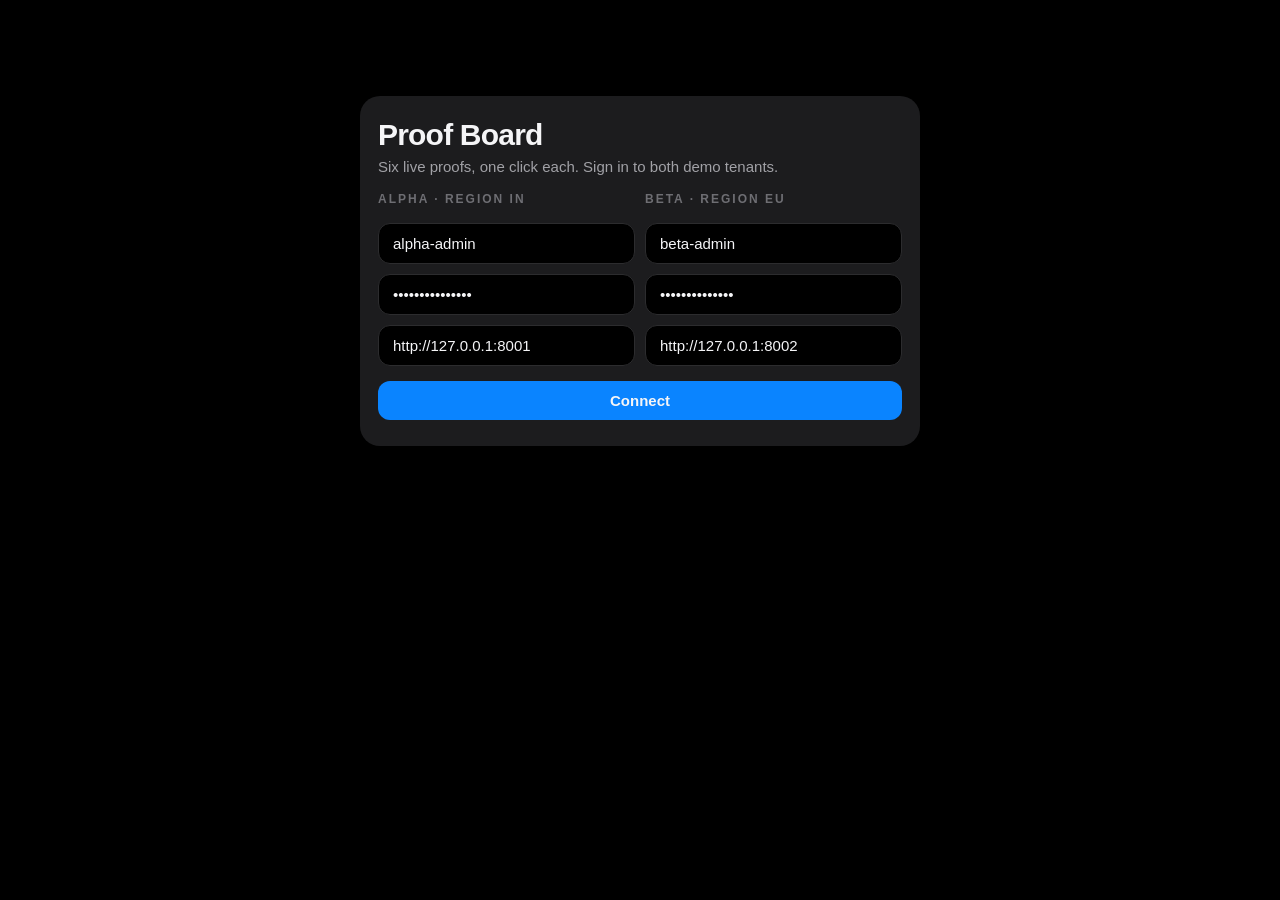
==== commit 48065364: "feat(demo): proof 6, many small deviations and one alert scenario/drift makes the running calm feed " ====
--- a/platform/saas/ui/demo.html
+++ b/platform/saas/ui/demo.html
@@ -21,17 +21,17 @@
 @media (max-width:1100px){.grid{grid-template-columns:1fr}#trust{grid-template-columns:repeat(3,1fr)}}
 </style></head><body>
 
-<div id="login" class="card"><h1>Proof Board</h1><div class="sub" style="margin-bottom:14px">Five live proofs, one click each. Sign in to both demo tenants.</div>
+<div id="login" class="card"><h1>Proof Board</h1><div class="sub" style="margin-bottom:14px">Six live proofs, one click each. Sign in to both demo tenants.</div>
 <div class="row2"><div><h2>ALPHA · REGION IN</h2><input id="au" value="alpha-admin"><input id="ap" type="password" value="alpha-demo-pass"><input id="ac" value="http://127.0.0.1:8001" title="alpha collector"></div>
 <div><h2>BETA · REGION EU</h2><input id="bu" value="beta-admin"><input id="bp" type="password" value="beta-demo-pass"><input id="bc" value="http://127.0.0.1:8002" title="beta collector"></div></div>
 <button id="go" style="width:100%;margin-top:10px">Connect</button><div id="err" class="bad small" style="margin-top:8px"></div></div>
 
 <div id="board" hidden>
 <div class="top"><h1>Proof Board</h1><span class="sub" id="who"></span><span class="sp"></span><span class="small mono" id="clock">0:00</span>
-<span id="sum" class="mono">0/5</span><button id="all" title="R">Run all proofs <kbd>R</kbd></button><button id="rst" class="sec">Reset</button></div>
+<span id="sum" class="mono">0/6</span><button id="all" title="R">Run all proofs <kbd>R</kbd></button><button id="rst" class="sec">Reset</button></div>
 <div id="trust"></div>
 <div class="grid" id="cards"></div>
-<div class="small" style="margin-top:14px">Synthetic data: the healthy feed and every fault are generated locally and labelled as such. Remediation is a simulation; nothing real is touched. Keys <kbd>1</kbd>–<kbd>5</kbd> run a single proof.</div>
+<div class="small" style="margin-top:14px">Synthetic data: the healthy feed and every fault are generated locally and labelled as such. Remediation is a simulation; nothing real is touched. Keys <kbd>1</kbd>–<kbd>6</kbd> run a single proof.</div>
 </div>
 
 <script>
@@ -47,6 +47,7 @@
  {id:3,t:"AIOps names the root cause and proposes a safe fix",say:"A database CPU spike and application latency arrive together. The detector uses each node's own baseline (z-score), correlates alerts through the dependency map, ranks the root with explained weights, and proposes a fix the twin predicts will help. Approval is human; execution is simulated.",fb:"If no incident appears: press Prime baselines in the tile above, then run again. Remember the first proof run needs warm detectors."},
  {id:4,t:"Tenants and regions are isolated, and tampering is refused",say:"Beta (EU) is signed in next to alpha (IN). Beta asking for alpha's payload, node or incident gets the same answer as for something that does not exist. A payload claiming another tenant, or an edited copy of a delivered one, is rejected by the SaaS.",fb:"If a rejection step shows nothing sent yet, run proof 1 first so the collector has a delivered payload to copy."}
  ,{id:5,t:"Dependencies are learned from telemetry, and a human approves them",say:"Nobody tells the platform how the nodes depend on each other. It looks at which node deviates first, failure after failure, and tests whether that order could be chance. We inject six cascades with the declared map out of the loop: it rediscovers app depends on db depends on net, with the evidence for each edge. A suggestion changes nothing until an admin accepts it.",fb:"If an edge is missing, press 5 again (the SaaS needs the history delivered first). Nodes that start at the same moment are listed as undirected: the platform will not guess an order."}
+ ,{id:6,t:"Many small deviations, one alert: nothing crosses a single-metric limit",say:"Memory, latency, packet loss and bandwidth each drift about 2.6 standard deviations. No single-metric threshold fires, and no per-metric z-score alert would. The multivariate detector scores the whole vector against the node's own mean and covariance (Mahalanobis distance) and the limit is a probability, 0.1 % per sample, not a guess. It opens one anomaly that says which metrics moved together.",fb:"If nothing opens: detectors need 40 clean samples (the board primes them). If a single-metric anomaly opened instead, the drift was too strong for this feed: press Reset and run again."}
 ];
 $("cards").innerHTML=DEFS.map(d=>`<div class="card" id="p${d.id}"><div class="head"><span class="num">${d.id}</span><h3>${d.t}</h3><span class="sp"></span><span class="pill idle v">READY</span><button class="b" data-n="${d.id}">Run</button></div>
 <ol class="steps"></ol><div class="ev"></div><details><summary>Say this · if it fails</summary><p>${esc(d.say)}</p><p class="warn">${esc(d.fb)}</p></details></div>`).join("");
@@ -149,15 +150,32 @@
  c.ev(`<table><tr><th>UPSTREAM</th><th></th><th>DEPENDENT</th><th>ORDERED</th><th>P</th><th>LIFT</th><th>LAG</th><th>VS MAP</th><th>DECISION</th></tr>${r.edges.map(e=>`<tr><td>${esc(e.up_label)}</td><td class="arr">→</td><td>${esc(e.dep_label)}</td><td class="mono">${e.forward}/${e.support}</td><td class="mono">${e.p}</td><td class="mono">${e.lift??"–"}×</td><td class="mono">${e.lag_s??"–"} s</td><td>${e.status}</td><td>${e.decision||"suggested"}</td></tr>`).join("")}</table><div class="small" style="margin-top:6px">P: chance that failures would line up in this order by luck (sign test). LIFT: how much more often they co-occur than two unrelated nodes would. Only an admin-accepted edge changes root-cause analysis.</div>`);
  return ok&&!bad.length&&conf.length>0}
 
-const PROOF={1:p1,2:p2,3:p3,4:p4,5:p5},BUSY={},RESULT={};
+async function p6(c){
+ let s=c.step("Joint detectors are warm (40 clean samples per node)");const jw=async()=>{const j=(await saas(S.a,"/api/aiops/joint")).j||{},k=Object.values(j);return k.length>0&&k.every(x=>x.warm)};
+ if(!await jw()){s.info("priming with 40 calm samples…");let ok=false;await prime();for(let i=0;i<14&&!ok;i++){ok=await jw();if(!ok)await sleep(1000)}if(!ok){s.fail("not warm");return false}}s.ok("warm");
+ s=c.step("Wait for a calm fleet");let calm=false;for(let i=0;i<45&&!calm;i++){const l=(await saas(S.a,"/api/incidents?limit=20")).j||[];calm=!l.some(x=>x.status==="open");if(!calm)await sleep(1000)}calm?s.ok("calm"):s.fail("an earlier incident is still open");
+ const t0=Date.now()/1000;s=c.step("Drift db-01: memory, latency, loss and bandwidth each about 2.6σ off (6 ticks, about 30 s)");const r=await col(S.a,"/api/chaos/scenario/drift?ticks=6","POST");s.ok(`${r.payloads_emitted} payloads · none past its own limit`);
+ s=c.step("Wait for the joint anomaly");let j=null,all=[];
+ for(let i=0;i<45&&!j;i++){await sleep(1000);all=(await saas(S.a,"/api/aiops/anomalies?state=open&limit=30")).j||[];j=all.find(a=>a.metric==="joint"&&a.label==="db-01"&&a.detected_ts>=t0-60)||null}
+ if(!j){s.fail("no joint anomaly");return false}s.ok(`opened ${((Date.now()/1000)-t0).toFixed(1)} s after injection`);
+ const det=JSON.parse(j.detail||"{}"),parts=Object.entries(det.contrib||{}).sort((a,b)=>Math.abs(b[1])-Math.abs(a[1])),mx=Math.max(...parts.map(p=>Math.abs(p[1])));
+ s=c.step("No single metric is anomalous on its own");const single=all.filter(a=>a.label==="db-01"&&a.metric!=="joint");
+ !single.length&&mx<3?s.ok(`0 single-metric anomalies · largest |z| ${mx.toFixed(1)} < 3`):s.fail(single.map(a=>a.metric).join(", ")||"a metric exceeds 3σ");
+ const inc=((await saas(S.a,"/api/incidents?limit=10")).j||[]).find(x=>x.status==="open"&&x.root_label==="db-01");
+ c.ev(`<table><tr><th>METRIC</th><th>VS ITS BASELINE</th><th></th></tr>${parts.map(([m,z])=>`<tr><td>${esc(m)}</td><td class="mono">${z>0?"+":""}${z.toFixed(1)}σ</td><td style="width:50%">${bar(Math.abs(z)/3,Math.abs(z)<3?"var(--green)":"var(--red)")}</td></tr>`).join("")}</table>
+  <div style="margin-top:8px"><b>Together:</b> distance² ${det.d2} against a limit of ${det.threshold_d2} (chi-square, p &lt; ${det.alpha}) · ${inc?esc(inc.title):"anomaly raised"}</div>
+  <div class="small" style="margin-top:4px">Green bars: each metric is inside its own ±3σ band. The joint distance is what is improbable.</div>`);
+ return !single.length&&mx<3&&det.d2>det.threshold_d2}
+
+const PROOF={1:p1,2:p2,3:p3,4:p4,5:p5,6:p6},BUSY={},RESULT={};
 async function run(n){if(BUSY[n])return RESULT[n];BUSY[n]=true;if(!T0)T0=Date.now();const c=C(n),btn=document.querySelector(`#p${n} .b`);c.reset();c.running();btn.disabled=true;
  try{RESULT[n]=!!await PROOF[n](c)}catch(e){RESULT[n]=false;c.step("Error").fail(e.message)}
  const v=$("p"+n).querySelector(".v");v.className="pill "+(RESULT[n]?"pass":"fail")+" v";v.textContent=RESULT[n]?"PROOF HOLDS":"FAILED";btn.disabled=false;BUSY[n]=false;sum();return RESULT[n]}
-function sum(){const k=Object.values(RESULT).filter(Boolean).length;$("sum").textContent=k+"/5";$("sum").className="mono "+(k===5?"ok":"")}
-async function all(){$("all").disabled=true;for(const n of [1,3,4,5,2])await run(n);$("all").disabled=false}
+function sum(){const k=Object.values(RESULT).filter(Boolean).length;$("sum").textContent=k+"/6";$("sum").className="mono "+(k===6?"ok":"")}
+async function all(){$("all").disabled=true;for(const n of [1,3,4,5,2,6])await run(n);$("all").disabled=false}
 document.querySelectorAll(".b").forEach(b=>b.onclick=()=>run(+b.dataset.n));$("all").onclick=all;
-$("rst").onclick=()=>{T0=null;for(const n of [1,2,3,4,5]){C(n).reset();delete RESULT[n]}sum()};
-document.addEventListener("keydown",e=>{if(e.target.tagName==="INPUT"||e.metaKey||e.ctrlKey)return;if("12345".includes(e.key)&&e.key)run(+e.key);if(e.key==="r"||e.key==="R")all()});
+$("rst").onclick=()=>{T0=null;for(const n of [1,2,3,4,5,6]){C(n).reset();delete RESULT[n]}sum()};
+document.addEventListener("keydown",e=>{if(e.target.tagName==="INPUT"||e.metaKey||e.ctrlKey)return;if("123456".includes(e.key)&&e.key)run(+e.key);if(e.key==="r"||e.key==="R")all()});
 
 let lastAudit=0,aud=null;
 async function trust(){try{const [t,f,al,sm]=await Promise.all([saas(S.a,"/api/tracker?window_s=600"),saas(S.a,"/api/fleet"),saas(S.a,"/api/alerts/summary"),saas(S.a,"/api/aiops/summary")]);
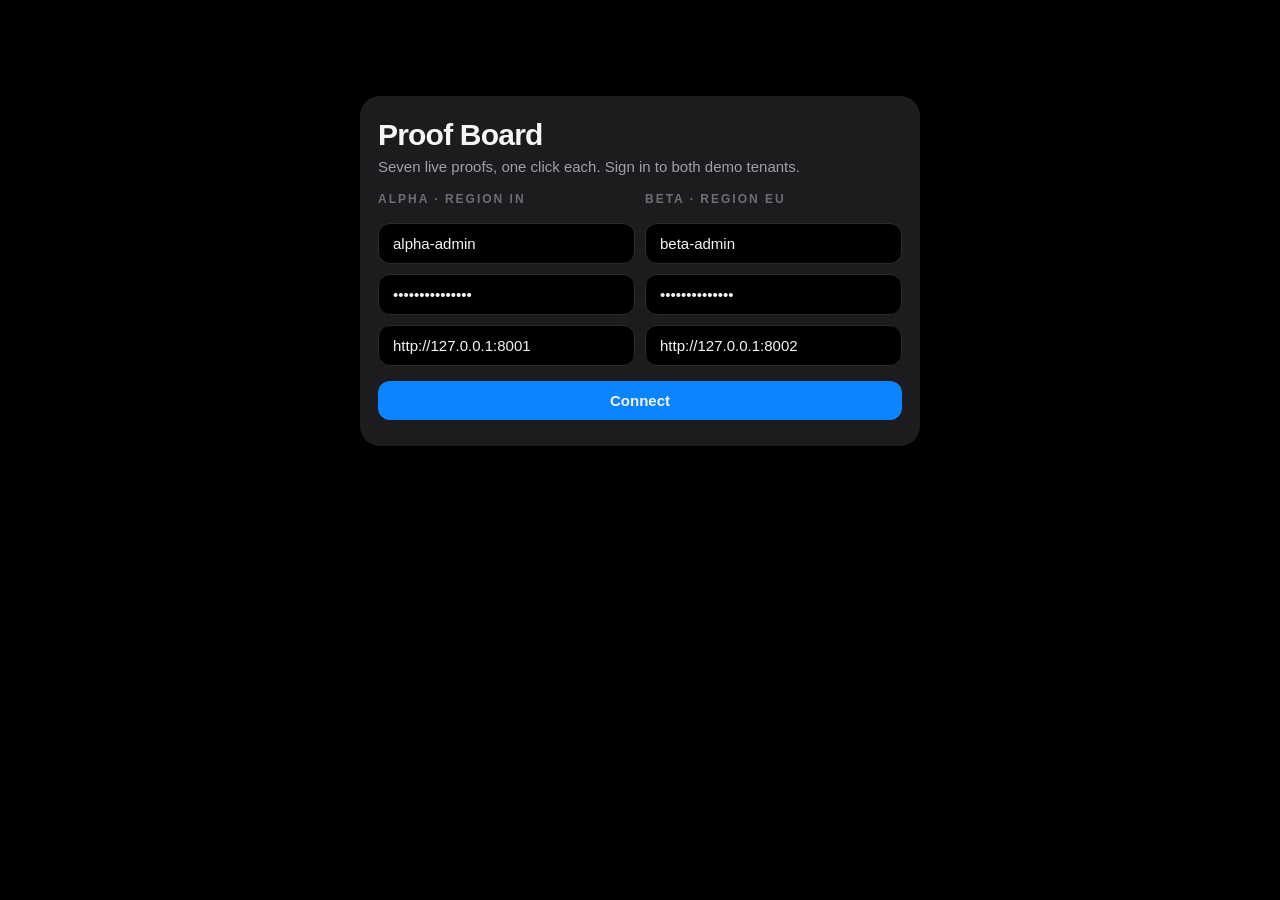
==== commit cb93391a: "feat(demo): proof 7 on the Proof Board and Ask card in the Tracker Co-Authored-By: Claude Sonnet 5.5" ====
--- a/platform/saas/ui/demo.html
+++ b/platform/saas/ui/demo.html
@@ -21,17 +21,17 @@
 @media (max-width:1100px){.grid{grid-template-columns:1fr}#trust{grid-template-columns:repeat(3,1fr)}}
 </style></head><body>
 
-<div id="login" class="card"><h1>Proof Board</h1><div class="sub" style="margin-bottom:14px">Six live proofs, one click each. Sign in to both demo tenants.</div>
+<div id="login" class="card"><h1>Proof Board</h1><div class="sub" style="margin-bottom:14px">Seven live proofs, one click each. Sign in to both demo tenants.</div>
 <div class="row2"><div><h2>ALPHA · REGION IN</h2><input id="au" value="alpha-admin"><input id="ap" type="password" value="alpha-demo-pass"><input id="ac" value="http://127.0.0.1:8001" title="alpha collector"></div>
 <div><h2>BETA · REGION EU</h2><input id="bu" value="beta-admin"><input id="bp" type="password" value="beta-demo-pass"><input id="bc" value="http://127.0.0.1:8002" title="beta collector"></div></div>
 <button id="go" style="width:100%;margin-top:10px">Connect</button><div id="err" class="bad small" style="margin-top:8px"></div></div>
 
 <div id="board" hidden>
 <div class="top"><h1>Proof Board</h1><span class="sub" id="who"></span><span class="sp"></span><span class="small mono" id="clock">0:00</span>
-<span id="sum" class="mono">0/6</span><button id="all" title="R">Run all proofs <kbd>R</kbd></button><button id="rst" class="sec">Reset</button></div>
+<span id="sum" class="mono">0/7</span><button id="all" title="R">Run all proofs <kbd>R</kbd></button><button id="rst" class="sec">Reset</button></div>
 <div id="trust"></div>
 <div class="grid" id="cards"></div>
-<div class="small" style="margin-top:14px">Synthetic data: the healthy feed and every fault are generated locally and labelled as such. Remediation is a simulation; nothing real is touched. Keys <kbd>1</kbd>–<kbd>6</kbd> run a single proof.</div>
+<div class="small" style="margin-top:14px">Synthetic data: the healthy feed and every fault are generated locally and labelled as such. Remediation is a simulation; nothing real is touched. Keys <kbd>1</kbd>–<kbd>7</kbd> run a single proof.</div>
 </div>
 
 <script>
@@ -48,6 +48,7 @@
  {id:4,t:"Tenants and regions are isolated, and tampering is refused",say:"Beta (EU) is signed in next to alpha (IN). Beta asking for alpha's payload, node or incident gets the same answer as for something that does not exist. A payload claiming another tenant, or an edited copy of a delivered one, is rejected by the SaaS.",fb:"If a rejection step shows nothing sent yet, run proof 1 first so the collector has a delivered payload to copy."}
  ,{id:5,t:"Dependencies are learned from telemetry, and a human approves them",say:"Nobody tells the platform how the nodes depend on each other. It looks at which node deviates first, failure after failure, and tests whether that order could be chance. We inject six cascades with the declared map out of the loop: it rediscovers app depends on db depends on net, with the evidence for each edge. A suggestion changes nothing until an admin accepts it.",fb:"If an edge is missing, press 5 again (the SaaS needs the history delivered first). Nodes that start at the same moment are listed as undirected: the platform will not guess an order."}
  ,{id:6,t:"Many small deviations, one alert: nothing crosses a single-metric limit",say:"Memory, latency, packet loss and bandwidth each drift about 2.6 standard deviations. No single-metric threshold fires, and no per-metric z-score alert would. The multivariate detector scores the whole vector against the node's own mean and covariance (Mahalanobis distance) and the limit is a probability, 0.1 % per sample, not a guess. It opens one anomaly that says which metrics moved together.",fb:"If nothing opens: detectors need 40 clean samples (the board primes them). If a single-metric anomaly opened instead, the drift was too strong for this feed: press Reset and run again."}
+ ,{id:7,t:"Ask the platform in plain English; every answer cites its records",say:"No language model: the question is parsed by rules and the answer is a template filled from this tenant's own incident data, so it is instant, offline, deterministic and cannot invent a fact. We ask what is wrong, why, what to do, then something it cannot know. Each answer is checked here against the incident API, and the other tenant gets nothing of ours.",fb:"If there is no incident to ask about, the proof injects one (about 15 s). A question it cannot parse gets a list of what it can answer, never a guess."}
 ];
 $("cards").innerHTML=DEFS.map(d=>`<div class="card" id="p${d.id}"><div class="head"><span class="num">${d.id}</span><h3>${d.t}</h3><span class="sp"></span><span class="pill idle v">READY</span><button class="b" data-n="${d.id}">Run</button></div>
 <ol class="steps"></ol><div class="ev"></div><details><summary>Say this · if it fails</summary><p>${esc(d.say)}</p><p class="warn">${esc(d.fb)}</p></details></div>`).join("");
@@ -167,15 +168,31 @@
   <div class="small" style="margin-top:4px">Green bars: each metric is inside its own ±3σ band. The joint distance is what is improbable.</div>`);
  return !single.length&&mx<3&&det.d2>det.threshold_d2}
 
-const PROOF={1:p1,2:p2,3:p3,4:p4,5:p5,6:p6},BUSY={},RESULT={};
+async function p7(c){
+ const ask=(S_,q)=>saas(S_,"/api/ask","POST",{question:q}).then(x=>x.j);
+ let s=c.step("There is an incident to ask about");let l=(await saas(S.a,"/api/incidents?limit=5")).j||[];
+ if(!l.length){s.info("injecting one…");await col(S.a,"/api/chaos/scenario/incident?ticks=6","POST");for(let i=0;i<30&&!l.length;i++){await sleep(1000);l=(await saas(S.a,"/api/incidents?limit=5")).j||[]}}
+ if(!l.length){s.fail("none");return false}const inc=l.find(x=>x.status==="open")||l[0];s.ok(`${inc.ref} (${inc.status}) · root ${inc.root_label}`);
+ const rows=[],chk=(ok,t)=>rows.push([ok,t]);
+ s=c.step("“What is wrong right now?”");let a=await ask(S.a,"What is wrong right now?");const open=((await saas(S.a,"/api/incidents?status=open&limit=50")).j||[]);
+ const okA=a.intent==="open"&&(open.length?open.every(i=>a.answer.includes(i.ref)&&a.cites.some(c=>c.id===i.id)):/No incident is open/.test(a.answer));okA?s.ok(open.length?open.map(i=>i.ref).join(", ")+" named and cited":"correctly says nothing is open"):s.fail(a.answer);chk(okA,a.answer);
+ s=c.step(`“Why did ${inc.root_label} fail?”`);const w=await ask(S.a,`Why did ${inc.root_label} fail?`);
+ const okW=w.intent==="why"&&w.answer.includes(inc.root_label)&&w.facts.root===inc.root_label&&w.answer.includes(Math.round(inc.confidence*100)+"%")&&w.cites.some(c=>c.id===inc.id);okW?s.ok(`root ${w.facts.root}, ${w.facts.confidence_pct}% · matches the incident record`):s.fail(w.answer);chk(okW,w.answer);
+ s=c.step(`“What should I do about ${inc.ref}?”`);const f=await ask(S.a,`What should I do about ${inc.ref}?`);const okF=f.intent==="fix"&&f.cites.some(c=>c.id===inc.id)&&(inc.status!=="open"?/no action is needed/.test(f.answer):/recommends|no safe automated action/.test(f.answer));okF?s.ok("grounded in the recommendation list"):s.fail(f.answer);chk(okF,f.answer);
+ s=c.step("A question it cannot know: “What is the weather in Paris?”");const u=await ask(S.a,"What is the weather in Paris?");const okU=u.intent==="unsupported"&&!u.cites.length&&!Object.keys(u.facts).length;okU?s.ok("declines, lists what it can answer, cites nothing"):s.fail(u.answer);chk(okU,u.answer);
+ s=c.step("The other tenant asks the same about our node");const b=await ask(S.b,`Why did ${inc.root_label} fail?`);const okB=b.intent==="unknown_node"&&!b.cites.length&&!b.answer.includes(inc.title);okB?s.ok("beta: “I do not know a node called "+inc.root_label+"”"):s.fail(b.answer);chk(okB,b.answer);
+ c.ev(`<table>${rows.map(([ok,t])=>`<tr><td style="width:22px" class="${ok?"ok":"bad"}">${ok?"✓":"✗"}</td><td class="small">${esc(t)}</td></tr>`).join("")}</table><div class="small" style="margin-top:6px">Rules, not a model: instant, offline, deterministic. Try it live in the Tracker, Incidents tab.</div>`);
+ return rows.every(r=>r[0])}
+
+const PROOF={1:p1,2:p2,3:p3,4:p4,5:p5,6:p6,7:p7},BUSY={},RESULT={};
 async function run(n){if(BUSY[n])return RESULT[n];BUSY[n]=true;if(!T0)T0=Date.now();const c=C(n),btn=document.querySelector(`#p${n} .b`);c.reset();c.running();btn.disabled=true;
  try{RESULT[n]=!!await PROOF[n](c)}catch(e){RESULT[n]=false;c.step("Error").fail(e.message)}
  const v=$("p"+n).querySelector(".v");v.className="pill "+(RESULT[n]?"pass":"fail")+" v";v.textContent=RESULT[n]?"PROOF HOLDS":"FAILED";btn.disabled=false;BUSY[n]=false;sum();return RESULT[n]}
-function sum(){const k=Object.values(RESULT).filter(Boolean).length;$("sum").textContent=k+"/6";$("sum").className="mono "+(k===6?"ok":"")}
-async function all(){$("all").disabled=true;for(const n of [1,3,4,5,2,6])await run(n);$("all").disabled=false}
+function sum(){const k=Object.values(RESULT).filter(Boolean).length;$("sum").textContent=k+"/7";$("sum").className="mono "+(k===7?"ok":"")}
+async function all(){$("all").disabled=true;for(const n of [1,3,7,4,5,2,6])await run(n);$("all").disabled=false}
 document.querySelectorAll(".b").forEach(b=>b.onclick=()=>run(+b.dataset.n));$("all").onclick=all;
-$("rst").onclick=()=>{T0=null;for(const n of [1,2,3,4,5,6]){C(n).reset();delete RESULT[n]}sum()};
-document.addEventListener("keydown",e=>{if(e.target.tagName==="INPUT"||e.metaKey||e.ctrlKey)return;if("123456".includes(e.key)&&e.key)run(+e.key);if(e.key==="r"||e.key==="R")all()});
+$("rst").onclick=()=>{T0=null;for(const n of [1,2,3,4,5,6,7]){C(n).reset();delete RESULT[n]}sum()};
+document.addEventListener("keydown",e=>{if(e.target.tagName==="INPUT"||e.metaKey||e.ctrlKey)return;if("1234567".includes(e.key)&&e.key)run(+e.key);if(e.key==="r"||e.key==="R")all()});
 
 let lastAudit=0,aud=null;
 async function trust(){try{const [t,f,al,sm]=await Promise.all([saas(S.a,"/api/tracker?window_s=600"),saas(S.a,"/api/fleet"),saas(S.a,"/api/alerts/summary"),saas(S.a,"/api/aiops/summary")]);
